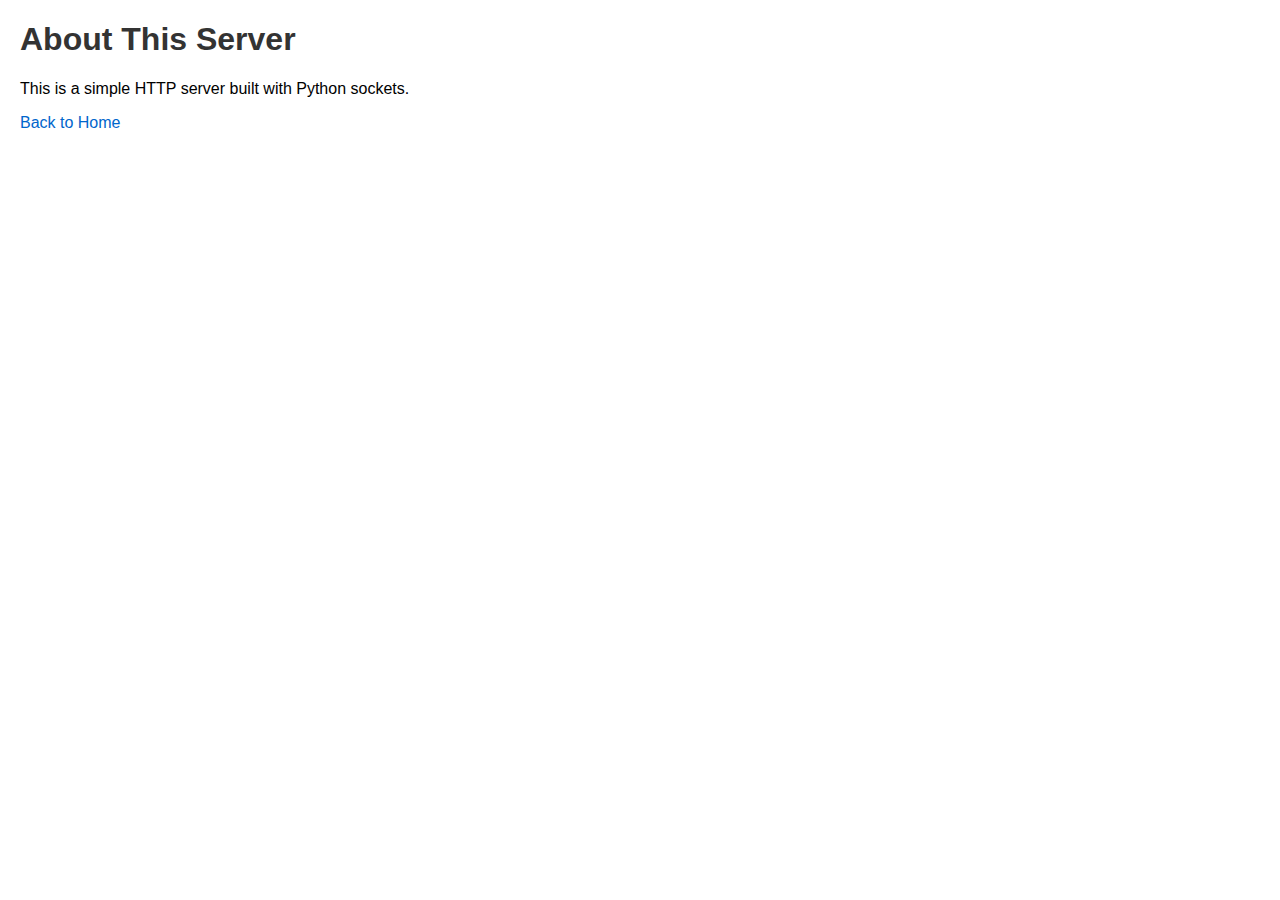
==== static/about.html @ ebdc3359 "Add files via upload" ====
<!DOCTYPE html>
<html lang="en">
<head>
    <meta charset="UTF-8">
    <meta name="viewport" content="width=device-width, initial-scale=1.0">
    <link rel="stylesheet" href="css/styles.css">
    <title>About</title>
</head>
<body>
    <h1>About This Server</h1>
    <p>This is a simple HTTP server built with Python sockets.</p>
    <a href="index.html">Back to Home</a>
    <script src="js/scripts.js"></script>
</body>
</html>
---- static/css/styles.css ----
body {
    font-family: Arial, sans-serif;
    margin: 20px;
    padding: 0;
}

h1 {
    color: #333;
}

a {
    color: #0066cc;
    text-decoration: none;
}

a:hover {
    text-decoration: underline;
}
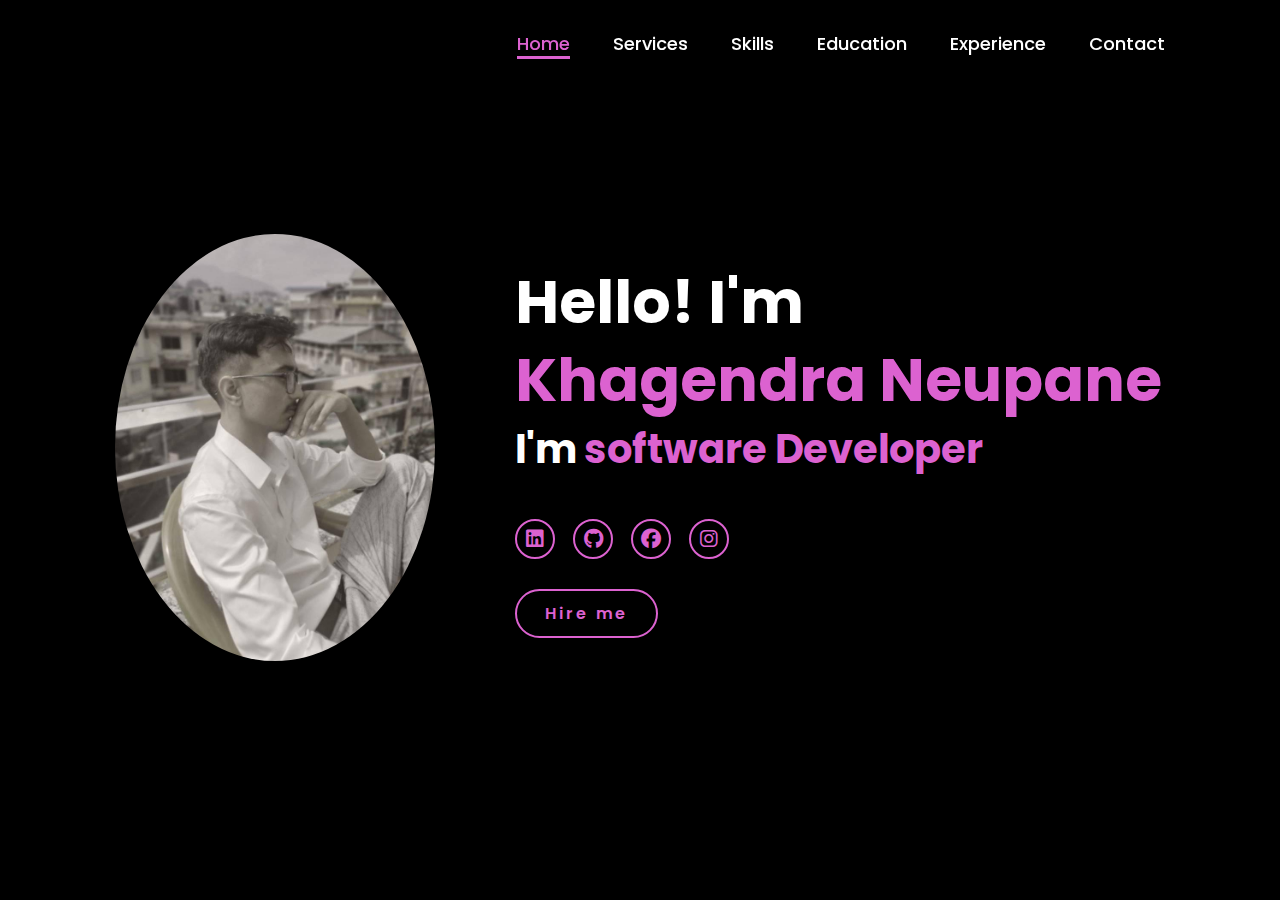
==== commit 8c6b675b: "Updated project with new features and folders" ====
--- a/static/about.html
+++ b/static/about.html
@@ -1,15 +1,57 @@
 <!DOCTYPE html>
 <html lang="en">
 <head>
+    <!-- Meta tags for character set and responsiveness -->
     <meta charset="UTF-8">
     <meta name="viewport" content="width=device-width, initial-scale=1.0">
+
+    <!-- Link to Font Awesome icons and custom CSS -->
+    <link rel="stylesheet" href="https://cdnjs.cloudflare.com/ajax/libs/font-awesome/6.5.2/css/all.min.css">
     <link rel="stylesheet" href="css/styles.css">
-    <title>About</title>
+    
+    <!-- Page title -->
+    <title>Website</title>
 </head>
 <body>
-    <h1>About This Server</h1>
-    <p>This is a simple HTTP server built with Python sockets.</p>
-    <a href="index.html">Back to Home</a>
-    <script src="js/scripts.js"></script>
+    <!-- Header section with logo and navigation links -->
+    <header>
+        <a href="" class="logo"></a>
+
+        <!-- Navigation links -->
+        <nav>
+            <a href="#" class="active">Home</a>
+            <a href="#">Services</a>
+            <a href="Navigation/skills.html">Skills</a>
+            <a href="#">Education</a>
+            <a href="#">Experience</a>
+            <a href="#">Contact</a>
+        </nav>
+    </header>
+
+    <!-- Main home section with introduction and social links -->
+    <section class="home">
+        <!-- Profile image -->
+        <div class="home-img">
+            <img src="pictures/image.jpg" alt="">
+        </div>
+
+        <!-- Content section with headings and social links -->
+        <div class="home-content">
+            <h1>Hello!  I'm <span>Khagendra Neupane</span></h1>
+            <h3 class="typing-text">I'm <span></span></h3>
+        
+
+            <!-- Social media icons section -->
+            <div class="social-icons">
+                <a href="https://www.linkedin.com/in/khagendra-neupane-37427532a/"><i class="fa-brands fa-linkedin"></i></a>
+                <a href="https://github.com/KhagendraN"><i class="fa-brands fa-github"></i></a>
+                <a href="https://www.facebook.com/khagendra.neupane.5602"><i class="fa-brands fa-facebook"></i></a>
+                <a href="https://www.instagram.com/khagendra.neupane01/"><i class="fa-brands fa-instagram"></i></a>
+            </div>
+
+            <!-- Call-to-action button -->
+            <a href="#" class="btn">Hire me</a>
+        </div>
+    </section>
 </body>
 </html>
--- a/static/css/styles.css
+++ b/static/css/styles.css
@@ -1,18 +1,296 @@
+/* Import Poppins font from Google Fonts */
+@import url('https://fonts.googleapis.com/css2?family=Poppins:wght@100;200;300;400;500;600&display=swap');
+
+/* Universal styles applied to all elements */
+* {
+    margin: 0; /* Remove default margin */
+    padding: 0; /* Remove default padding */
+    box-sizing: border-box; /* Include padding and border in element's total width/height */
+    text-decoration: none; /* Remove underline from links */
+    border: none; /* Remove default border */
+    outline: none; /* Remove outline */
+    font-family: 'Poppins', sans-serif; /* Set font for all elements */
+}
+
+/* Set base font size for rem units */
+html {
+    font-size: 62.5%; /* 1rem = 10px */
+}
+
+/* Body styling */
 body {
-    font-family: Arial, sans-serif;
-    margin: 20px;
-    padding: 0;
-}
-
-h1 {
-    color: #333;
-}
-
-a {
-    color: #0066cc;
-    text-decoration: none;
-}
-
-a:hover {
-    text-decoration: underline;
-}
+    width: 100%; /* Full width */
+    height: 100vh; /* Full viewport height */
+    overflow-x: hidden; /* Prevent horizontal scrolling */
+    background-color: black; /* Background color */
+    color: white; /* Text color */
+}
+
+/* Header styling */
+header {
+    margin-top: 20px; /* Space above header */
+    position: fixed; /* Fixed position at the top */
+    top: 0; /* Align to top */
+    left: 0; /* Align to left */
+    width: 100%; /* Full width */
+    padding: 1rem 9%; /* Padding for header content */
+    background-color: transparent; /* Transparent background */
+    filter: drop-shadow(10px); /* Drop shadow effect */
+    display: flex; /* Flexbox layout for header */
+    justify-content: space-between; /* Space between logo and nav links */
+    align-items: center; /* Center items vertically */
+    z-index: 100; /* Ensure header is on top of other elements */
+}
+
+/* Logo styling */
+.logo {
+    font-size: 3rem; /* Font size of the logo */
+    color: #dc62d0; /* Logo color */
+    font-weight: 800; /* Bold weight */
+    cursor: pointer; /* Pointer cursor on hover */
+    transition: 0.5s ease; /* Smooth transition for hover effects */
+}
+
+.logo:hover {
+    transform: scale(1.1); /* Slightly enlarge on hover */
+}
+
+/* Navigation link styling */
+nav a {
+    font-size: 1.8rem; /* Font size for nav links */
+    color: white; /* Link color */
+    margin-left: 4rem; /* Space between links */
+    font-weight: 500; /* Medium font weight */
+    transition: 0.3s ease; /* Transition for hover effects */
+    border-bottom: 3px solid transparent; /* Initial border for underline effect */
+}
+
+/* Navigation link hover and active styles */
+nav a:hover,
+nav a.active {
+    color: #dc62d0; /* Color on hover or active */
+    border-bottom: 3px solid #dc62d0; /* Underline effect on hover or active */
+}
+
+/* Responsive navigation menu for mobile screens */
+@media(max-width: 995px) {
+    nav {
+        position: absolute; /* Position absolute for dropdown */
+        display: none; /* Hidden by default */
+        top: 0; /* Align to top */
+        right: 0; /* Align to right */
+        width: 40%; /* Width of the nav on mobile */
+        border-left: 3px solid #dc62d0; /* Left border */
+        border-bottom: 3px solid #dc62d0; /* Bottom border */
+        border-bottom-left-radius: 2rem; /* Rounded bottom-left corner */
+        padding: 1rem solid; /* Padding */
+        background-color: #161616; /* Background color */
+        border-top: 0.1rem solid rgba(0, 0, 0, 0.1); /* Top border */
+    }
+
+    /* Show nav menu when active */
+    nav.active {
+        display: block; /* Display the nav menu */
+    }
+
+    /* Styling for nav links in mobile view */
+    nav a {
+        display: block; /* Block display for mobile links */
+        font-size: 2rem; /* Larger font size */
+        margin: 3rem 0; /* Margin for spacing */
+    }
+
+    /* Active and hover styles for mobile nav links */
+    nav a:hover,
+    nav a.active {
+        padding: 1rem; /* Padding on hover */
+        border-radius: 0.5rem; /* Rounded corners on hover */
+        border-bottom: 0.5rem solid #dc62d0; /* Underline effect */
+    }
+}
+
+/* Section styling */
+section {
+    min-height: 100vh; /* Minimum height for sections */
+    padding: 5rem 9% 5rem; /* Padding for sections */
+}
+
+/* Home section layout */
+.home {
+    display: flex; /* Flexbox layout */
+    justify-content: center; /* Center content */
+    align-items: center; /* Align items vertically */
+    gap: 8rem; /* Space between elements */
+    background-color: black; /* Background color */
+}
+
+/* Main heading in the home section */
+.home .home-content h1 {
+    font-size: 6rem; /* Font size for main heading */
+    font-weight: 700; /* Font weight */
+    line-height: 1.3; /* Line height */
+}
+
+/* Highlighted span color in headings */
+span {
+    color: #dc62d0; /* Color for highlighted text */
+}
+
+/* Sub-heading in home section */
+.home-content h3 {
+    font-size: 4rem; /* Font size for sub-heading */
+    margin-bottom: 1rem; /* Margin below sub-heading */
+    font-weight: 700; /* Font weight */
+}
+
+/* Paragraph styling in the home section */
+.home-content p {
+    font-size: 1.6rem; /* Font size for paragraphs */
+}
+
+/* Profile image styling */
+.home-img {
+    border-radius: 50%; /* Make image container circular */
+}
+
+/* Image within the profile container */
+.home-img img {
+    position: relative; /* Positioning context for the image */
+    width: 25vw; /* Width relative to viewport */
+    border-radius: 50%; /* Make image circular */
+    box-shadow: 0 0 25px solid #dc62d0; /* Shadow effect */
+    cursor: pointer; /* Pointer cursor on hover */
+    transition: 0.2s linear; /* Smooth transition for hover effects */
+}
+
+/* Hover effect for profile image */
+.home-img img:hover {
+    font-size: 1.8rem; /* Increase font size on hover (may not affect image) */
+    font-weight: 500; /* Change font weight on hover (may not affect image) */
+}
+
+/* Social media icons styling */
+.social-icons a {
+    display: inline-flex; /* Inline flex for icon layout */
+    justify-content: center; /* Center icons */
+    align-items: center; /* Align icons vertically */
+    width: 4rem; /* Fixed width for icons */
+    height: 4rem; /* Fixed height for icons */
+    background-color: transparent; /* Transparent background */
+    border: 0.2rem solid #dc62d0; /* Border for icons */
+    font-size: 2rem; /* Font size for icons */
+    border-radius: 50%; /* Circular icons */
+    margin: 3rem 1.5rem 3rem 0; /* Margin for spacing */
+    transition: 0.3s ease; /* Transition for hover effects */
+    color: #dc62d0; /* Icon color */
+}
+
+/* Social icon hover effects */
+.social-icons a:hover {
+    color: black; /* Change icon color on hover */
+    transform: scale(1.3) translateY(-5px); /* Scale and move up on hover */
+    background-color: #dc62d0; /* Change background on hover */
+    box-shadow: 0 0 25px #dc62d0; /* Shadow effect on hover */
+}
+
+/* Button styling */
+.btn {
+    display: inline-block; /* Inline block for button layout */
+    padding: 1rem 2.8rem; /* Padding for button */
+    background-color: black; /* Background color for button */
+    border-radius: 4rem; /* Rounded corners for button */
+    font-size: 1.6rem; /* Font size for button */
+    color: #dc62d0; /* Text color for button */
+    letter-spacing: 0.3rem; /* Spacing between letters */
+    font-weight: 600; /* Font weight for button */
+    border: 2px solid #dc62d0; /* Border for button */
+    transition: 0.3s ease; /* Transition for hover effects */
+    cursor: pointer; /* Pointer cursor on hover */
+}
+
+/* Button hover effect */
+.btn:hover {
+    transform: scale3d(1.03); /* Slight scale effect on hover */
+    background-color: #dc62d0; /* Change background color on hover */
+    color: black; /* Change text color on hover */
+    box-shadow: 0 0 25px #dc62d0; /* Shadow effect on hover */
+}
+
+/* Typing effect for dynamic text */
+.typing-text {
+    font-size: 34px; /* Font size for typing effect */
+    font-weight: 600; /* Font weight for typing effect */
+    min-width: 280px; /* Minimum width for typing effect */
+}
+
+/* Relative positioning for typing effect */
+.typing-text span {
+    position: relative; /* Positioning context for span */
+}
+
+/* Dynamic text animation for typing effect */
+.typing-text span::before {
+    content: "software Developer"; /* Initial text content */
+    color: #dc62d0; /* Color for typing text */
+    animation: words 20s infinite; /* Animation for changing words */
+}
+
+/* Cursor effect for typing text */
+.typing-text span::after {
+    content: ""; /* Empty content for cursor */
+    background-color: black; /* Background color for cursor */
+    position: absolute; /* Positioning context for cursor */
+    width: calc(100% + 8px); /* Width of the cursor */
+    height: 100%; /* Height of the cursor */
+    border-left: 3px solid black; /* Left border for cursor */
+    right: -8; /* Position cursor */
+    animation: cursor 0.6s infinite; /* Animation for cursor blinking */
+}
+
+/* Cursor blinking animation */
+@keyframes cursor {
+    to {
+        border-left: 3px solid #dc62d0; /* Blink effect */
+    }
+}
+
+/* Word changing animation */
+@keyframes words {
+    0%, 50% {
+        content: "an Engineer"; /* First word */
+    }
+    50%, 100% {
+        content: "a Developer"; /* Second word */
+    }
+}
+
+/* Media query for responsive adjustments */
+@media (max-width: 1000px) {
+    .home {
+        gap: 4rem; /* Reduce gap between items */
+    }
+}
+
+/* Additional responsive adjustments for smaller screens */
+@media(max-width: 995px) {
+    .home {
+        flex-direction: column; /* Stack items vertically */
+        margin: 5rem 4rem; /* Margin around home section */
+    }
+
+    /* Adjust sub-heading font size */
+    .home .home-content h3 {
+        font-size: 2.5rem; /* Smaller font size */
+    }
+
+    /* Adjust main heading font size */
+    .home-content h1 {
+        font-size: 5rem; /* Smaller font size */
+    }
+
+    /* Adjust image size in home section */
+    .home-img img {
+        width: 70vw; /* Width of the image on smaller screens */
+        margin-top: 4rem; /* Margin above image */
+    }
+}
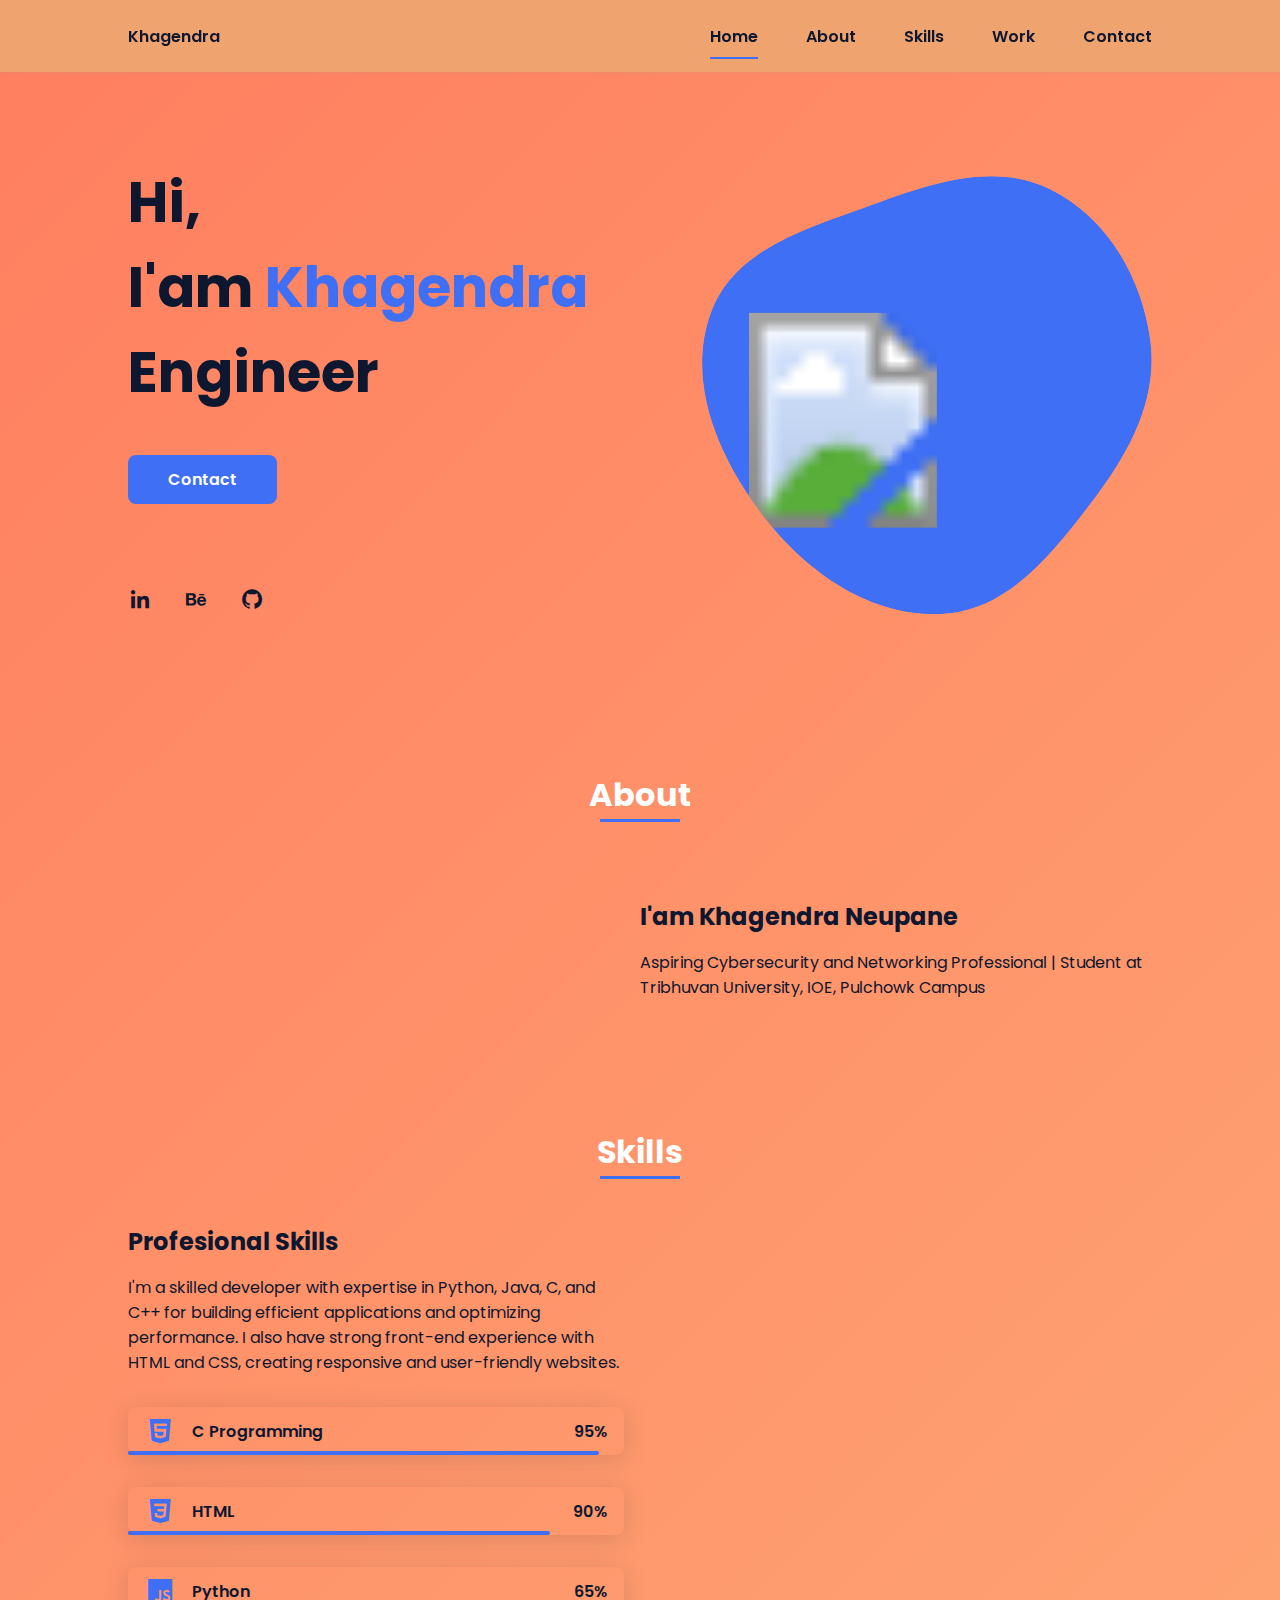
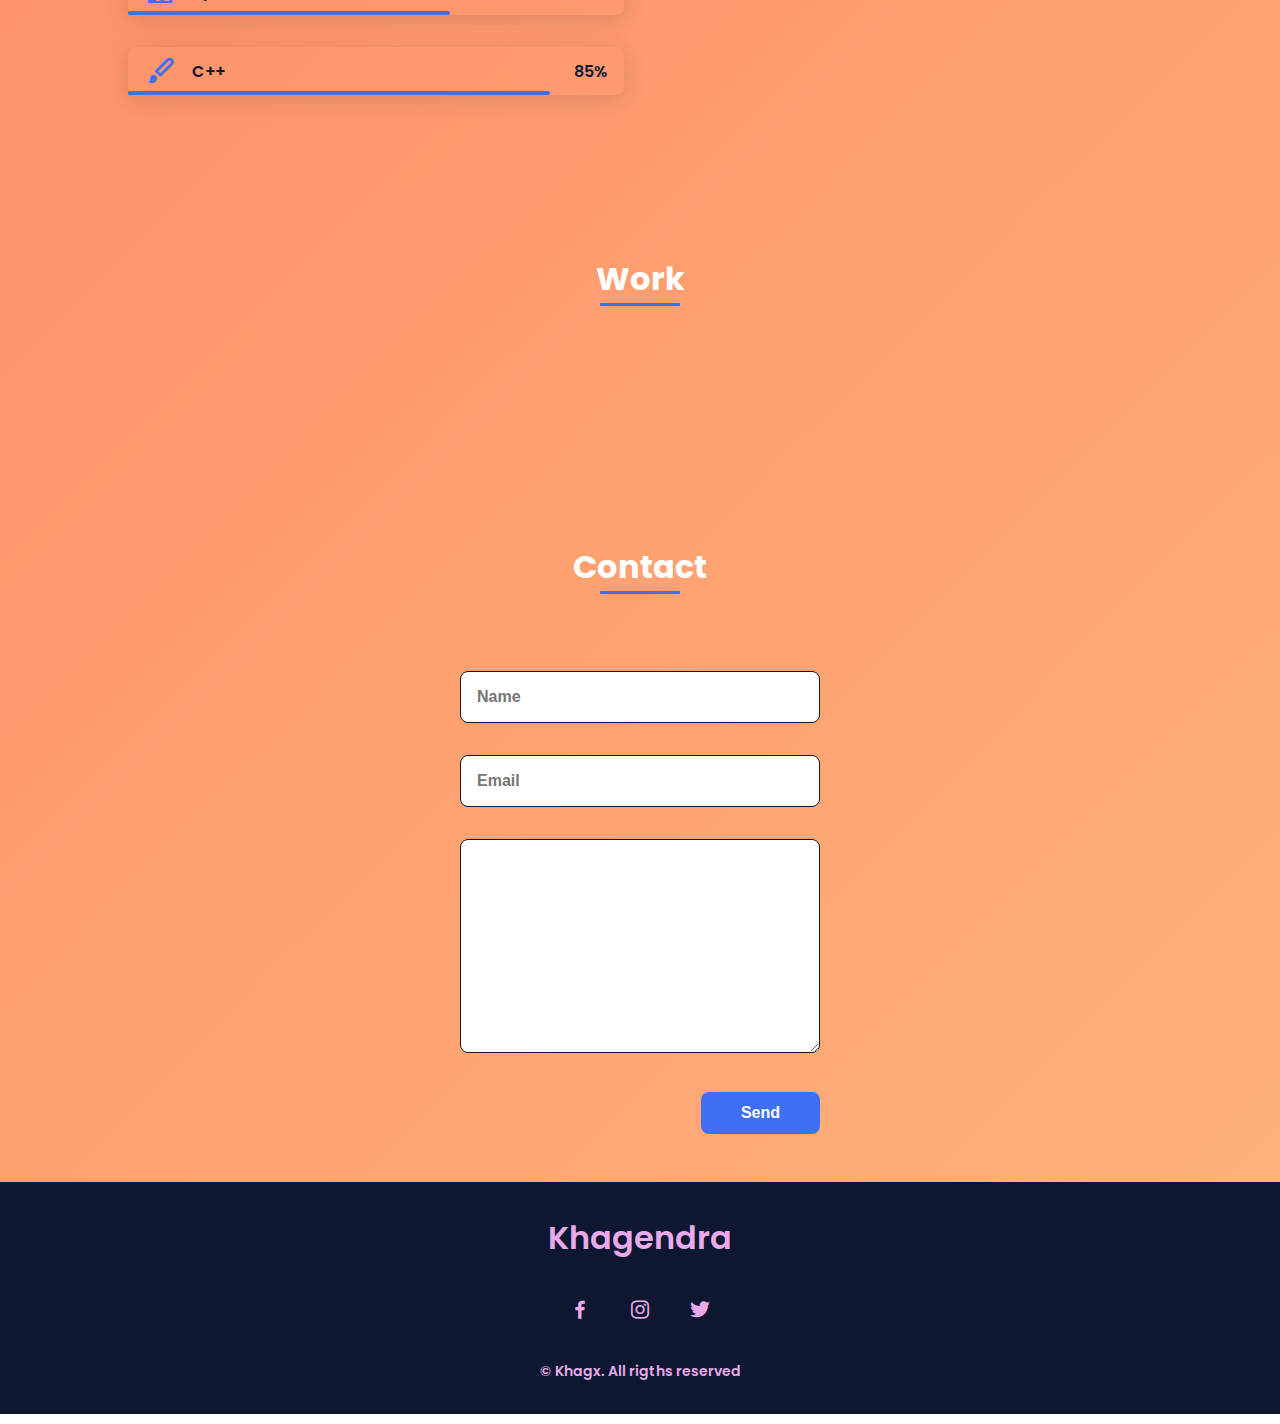
==== commit e440b277: "AI features added" ====
--- a/static/about.html
+++ b/static/about.html
@@ -1,57 +1,205 @@
 <!DOCTYPE html>
 <html lang="en">
-<head>
-    <!-- Meta tags for character set and responsiveness -->
-    <meta charset="UTF-8">
-    <meta name="viewport" content="width=device-width, initial-scale=1.0">
-
-    <!-- Link to Font Awesome icons and custom CSS -->
-    <link rel="stylesheet" href="https://cdnjs.cloudflare.com/ajax/libs/font-awesome/6.5.2/css/all.min.css">
-    <link rel="stylesheet" href="css/styles.css">
-    
-    <!-- Page title -->
-    <title>Website</title>
-</head>
-<body>
-    <!-- Header section with logo and navigation links -->
-    <header>
-        <a href="" class="logo"></a>
-
-        <!-- Navigation links -->
-        <nav>
-            <a href="#" class="active">Home</a>
-            <a href="#">Services</a>
-            <a href="Navigation/skills.html">Skills</a>
-            <a href="#">Education</a>
-            <a href="#">Experience</a>
-            <a href="#">Contact</a>
-        </nav>
-    </header>
-
-    <!-- Main home section with introduction and social links -->
-    <section class="home">
-        <!-- Profile image -->
-        <div class="home-img">
-            <img src="pictures/image.jpg" alt="">
-        </div>
-
-        <!-- Content section with headings and social links -->
-        <div class="home-content">
-            <h1>Hello!  I'm <span>Khagendra Neupane</span></h1>
-            <h3 class="typing-text">I'm <span></span></h3>
-        
-
-            <!-- Social media icons section -->
-            <div class="social-icons">
-                <a href="https://www.linkedin.com/in/khagendra-neupane-37427532a/"><i class="fa-brands fa-linkedin"></i></a>
-                <a href="https://github.com/KhagendraN"><i class="fa-brands fa-github"></i></a>
-                <a href="https://www.facebook.com/khagendra.neupane.5602"><i class="fa-brands fa-facebook"></i></a>
-                <a href="https://www.instagram.com/khagendra.neupane01/"><i class="fa-brands fa-instagram"></i></a>
+    <head>
+        <meta charset="UTF-8">
+        <meta name="viewport" content="width=device-width, initial-scale=1.0">
+
+        <link rel="stylesheet" href="css/styles.css">
+
+        <!-- =====BOX ICONS===== -->
+        <link href='https://cdn.jsdelivr.net/npm/boxicons@2.0.5/css/boxicons.min.css' rel='stylesheet'>
+
+        <title>Portfolio website complete</title>
+    </head>
+    <body>
+        <!--===== HEADER =====-->
+        <header class="l-header">
+            <nav class="nav bd-grid">
+                <div>
+                    <a href="#" class="nav__logo">Khagendra</a>
+                </div>
+
+                <div class="nav__menu" id="nav-menu">
+                    <ul class="nav__list">
+                        <li class="nav__item"><a href="#home" class="nav__link active-link">Home</a></li>
+                        <li class="nav__item"><a href="#about" class="nav__link">About</a></li>
+                        <li class="nav__item"><a href="#skills" class="nav__link">Skills</a></li>
+                        <li class="nav__item"><a href="#work" class="nav__link">Work</a></li>
+                        <li class="nav__item"><a href="#contact" class="nav__link">Contact</a></li>
+                    </ul>
+                </div>
+
+                <div class="nav__toggle" id="nav-toggle">
+                    <i class='bx bx-menu'></i>
+                </div>
+            </nav>
+        </header>
+
+        <main class="l-main">
+            <!--===== HOME =====-->
+            <section class="home bd-grid" id="home">
+                <div class="home__data">
+                    <h1 class="home__title">Hi,<br>I'am <span class="home__title-color">Khagendra</span><br> Engineer</h1>
+
+                    <a href="#" class="button">Contact</a>
+                </div>
+
+                <div class="home__social">
+                    <a href="" class="home__social-icon"><i class='bx bxl-linkedin'></i></a>
+                    <a href="" class="home__social-icon"><i class='bx bxl-behance' ></i></a>
+                    <a href="" class="home__social-icon"><i class='bx bxl-github' ></i></a>
+                </div>
+
+                <div class="home__img">
+                    <svg class="home__blob" viewBox="0 0 479 467" xmlns="http://www.w3.org/2000/svg" xmlns:xlink="http://www.w3.org/1999/xlink">
+                        <mask id="mask0" mask-type="alpha">
+                            <path d="M9.19024 145.964C34.0253 76.5814 114.865 54.7299 184.111 29.4823C245.804 6.98884 311.86 -14.9503 370.735 14.143C431.207 44.026 467.948 107.508 477.191 174.311C485.897 237.229 454.931 294.377 416.506 344.954C373.74 401.245 326.068 462.801 255.442 466.189C179.416 469.835 111.552 422.137 65.1576 361.805C17.4835 299.81 -17.1617 219.583 9.19024 145.964Z"/>
+                        </mask>
+                        <g mask="url(#mask0)">
+                            <path d="M9.19024 145.964C34.0253 76.5814 114.865 54.7299 184.111 29.4823C245.804 6.98884 311.86 -14.9503 370.735 14.143C431.207 44.026 467.948 107.508 477.191 174.311C485.897 237.229 454.931 294.377 416.506 344.954C373.74 401.245 326.068 462.801 255.442 466.189C179.416 469.835 111.552 422.137 65.1576 361.805C17.4835 299.81 -17.1617 219.583 9.19024 145.964Z"/>
+                            <image class="home__blob-img" x="50" y="60" href="assets/img/profile.jpeg"/>
+                        </g>
+                    </svg>
+                </div>
+            </section>
+
+            <!--===== ABOUT =====-->
+            <section class="about section " id="about">
+                <h2 class="section-title">About</h2>
+
+                <div class="about__container bd-grid">
+                    <div class="about__img">
+                        <img src="assets/img/about.jpg" alt="">
+                    </div>
+                    
+                    <div>
+                        <h2 class="about__subtitle">I'am Khagendra Neupane</h2>
+                        <p class="about__text">Aspiring Cybersecurity and Networking Professional | Student at Tribhuvan University, IOE, Pulchowk Campus</p>           
+                    </div>                                   
+                </div>
+            </section>
+
+            <!--===== SKILLS =====-->
+            <section class="skills section" id="skills">
+                <h2 class="section-title">Skills</h2>
+
+                <div class="skills__container bd-grid">          
+                    <div>
+                        <h2 class="skills__subtitle">Profesional Skills</h2>
+                        <p class="skills__text">I'm a skilled developer with expertise in Python, Java, C, and C++ for building efficient applications and optimizing performance. I also have strong front-end experience with HTML and CSS, creating responsive and user-friendly websites.</p>
+                        <div class="skills__data">
+                            <div class="skills__names">
+                                <i class='bx bxl-html5 skills__icon'></i>
+                                <span class="skills__name">C Programming</span>
+                            </div>
+                            <div class="skills__bar skills__html">
+
+                            </div>
+                            <div>
+                                <span class="skills__percentage">95%</span>
+                            </div>
+                        </div>
+                        <div class="skills__data">
+                            <div class="skills__names">
+                                <i class='bx bxl-css3 skills__icon'></i>
+                                <span class="skills__name">HTML</span>
+                            </div>
+                            <div class="skills__bar skills__css">
+                                
+                            </div>
+                            <div>
+                                <span class="skills__percentage">90%</span>
+                            </div>
+                        </div>
+                        <div class="skills__data">
+                            <div class="skills__names">
+                                <i class='bx bxl-javascript skills__icon' ></i>
+                                <span class="skills__name">Python</span>
+                            </div>
+                            <div class="skills__bar skills__js">
+                                
+                            </div>
+                            <div>
+                                <span class="skills__percentage">65%</span>
+                            </div>
+                        </div>
+                        <div class="skills__data">
+                            <div class="skills__names">
+                                <i class='bx bxs-paint skills__icon'></i>
+                                <span class="skills__name">C++</span>
+                            </div>
+                            <div class="skills__bar skills__ux">
+                                
+                            </div>
+                            <div>
+                                <span class="skills__percentage">85%</span>
+                            </div>
+                        </div>
+                    </div>
+                    
+                    <div>              
+                        <img src="assets/img/work3.jpg" alt="" class="skills__img">
+                    </div>
+                </div>
+            </section>
+
+            <!--===== WORK =====-->
+            <section class="work section" id="work">
+                <h2 class="section-title">Work</h2>
+
+                <div class="work__container bd-grid">
+                    <a href="" class="work__img">
+                        <img src="assets/img/work1.jpg" alt="">
+                    </a>
+                    <a href="" class="work__img">
+                        <img src="assets/img/work2.jpg" alt="">
+                    </a>
+                    <a href="" class="work__img">
+                        <img src="assets/img/work3.jpg" alt="">
+                    </a>
+                    <a href="" class="work__img">
+                        <img src="assets/img/work4.jpg" alt="">
+                    </a>
+                    <a href="" class="work__img">
+                        <img src="assets/img/work5.jpg" alt="">
+                    </a>
+                    <a href="" class="work__img">
+                        <img src="assets/img/work6.jpg" alt="">
+                    </a>
+                </div>
+            </section>
+
+            <!--===== CONTACT =====-->
+            <section class="contact section" id="contact">
+                <h2 class="section-title">Contact</h2>
+
+                <div class="contact__container bd-grid">
+                    <form action="" class="contact__form">
+                        <input type="text" placeholder="Name" class="contact__input">
+                        <input type="mail" placeholder="Email" class="contact__input">
+                        <textarea name="" id="" cols="0" rows="10" class="contact__input"></textarea>
+                        <input type="button" value="Send" class="contact__button button">
+                    </form>
+                </div>
+            </section>
+        </main>
+
+        <!--===== FOOTER =====-->
+        <footer class="footer">
+            <p class="footer__title">Khagendra</p>
+            <div class="footer__social">
+                <a href="#" class="footer__icon"><i class='bx bxl-facebook' ></i></a>
+                <a href="#" class="footer__icon"><i class='bx bxl-instagram' ></i></a>
+                <a href="#" class="footer__icon"><i class='bx bxl-twitter' ></i></a>
             </div>
-
-            <!-- Call-to-action button -->
-            <a href="#" class="btn">Hire me</a>
-        </div>
-    </section>
-</body>
+            <p class="footer__copy">&#169; Khagx. All rigths reserved</p>
+        </footer>
+
+
+        <!--===== SCROLL REVEAL =====-->
+        <script src="https://unpkg.com/scrollreveal"></script>
+
+        <!--===== MAIN JS =====-->
+        <script src="assets/js/main.js"></script>
+    </body>
 </html>
--- a/static/css/styles.css
+++ b/static/css/styles.css
@@ -1,296 +1,495 @@
-/* Import Poppins font from Google Fonts */
-@import url('https://fonts.googleapis.com/css2?family=Poppins:wght@100;200;300;400;500;600&display=swap');
-
-/* Universal styles applied to all elements */
-* {
-    margin: 0; /* Remove default margin */
-    padding: 0; /* Remove default padding */
-    box-sizing: border-box; /* Include padding and border in element's total width/height */
-    text-decoration: none; /* Remove underline from links */
-    border: none; /* Remove default border */
-    outline: none; /* Remove outline */
-    font-family: 'Poppins', sans-serif; /* Set font for all elements */
-}
-
-/* Set base font size for rem units */
+/*===== GOOGLE FONTS =====*/
+@import url("https://fonts.googleapis.com/css2?family=Poppins:wght@400;600;700&display=swap");
+/*===== VARIABLES CSS =====*/
+:root {
+  --header-height: 3rem;
+  --font-semi: 600;
+  /*===== Colores =====*/
+  /*Purple 260 - Red 355 - Blue 224 - Pink 340*/
+  /* HSL color mode */
+  --hue-color: 224;
+  --first-color: hsl(var(--hue-color), 89%, 60%);
+  --second-color: hsl(var(--hue-color), 56%, 12%);
+  /*===== Fuente y tipografia =====*/
+  --body-font: "Poppins", sans-serif;
+  --big-font-size: 2rem;
+  --h2-font-size: 1.25rem;
+  --normal-font-size: .938rem;
+  --smaller-font-size: .75rem;
+  /*===== Margenes =====*/
+  --mb-2: 1rem;
+  --mb-4: 2rem;
+  --mb-5: 2.5rem;
+  --mb-6: 3rem;
+  /*===== z index =====*/
+  --z-back: -10;
+  --z-fixed: 100;
+}
+@media screen and (min-width: 968px) {
+  :root {
+    --big-font-size: 3.5rem;
+    --h2-font-size: 2rem;
+    --normal-font-size: 1rem;
+    --smaller-font-size: .875rem;
+  }
+}
+/*=====background===*/
+/**{
+  margin: 0;
+  padding: 0;
+  background-color: #e9a9ea;
+  box-sizing: border-box;;
+}*/
+/*===== BASE =====*/
+*, ::before, ::after {
+  box-sizing: border-box;
+}
+
 html {
-    font-size: 62.5%; /* 1rem = 10px */
-}
-
-/* Body styling */
+  scroll-behavior: smooth;
+}
+
 body {
-    width: 100%; /* Full width */
-    height: 100vh; /* Full viewport height */
-    overflow-x: hidden; /* Prevent horizontal scrolling */
-    background-color: black; /* Background color */
-    color: white; /* Text color */
-}
-
-/* Header styling */
-header {
-    margin-top: 20px; /* Space above header */
-    position: fixed; /* Fixed position at the top */
-    top: 0; /* Align to top */
-    left: 0; /* Align to left */
-    width: 100%; /* Full width */
-    padding: 1rem 9%; /* Padding for header content */
-    background-color: transparent; /* Transparent background */
-    filter: drop-shadow(10px); /* Drop shadow effect */
-    display: flex; /* Flexbox layout for header */
-    justify-content: space-between; /* Space between logo and nav links */
-    align-items: center; /* Center items vertically */
-    z-index: 100; /* Ensure header is on top of other elements */
-}
-
-/* Logo styling */
-.logo {
-    font-size: 3rem; /* Font size of the logo */
-    color: #dc62d0; /* Logo color */
-    font-weight: 800; /* Bold weight */
-    cursor: pointer; /* Pointer cursor on hover */
-    transition: 0.5s ease; /* Smooth transition for hover effects */
-}
-
-.logo:hover {
-    transform: scale(1.1); /* Slightly enlarge on hover */
-}
-
-/* Navigation link styling */
-nav a {
-    font-size: 1.8rem; /* Font size for nav links */
-    color: white; /* Link color */
-    margin-left: 4rem; /* Space between links */
-    font-weight: 500; /* Medium font weight */
-    transition: 0.3s ease; /* Transition for hover effects */
-    border-bottom: 3px solid transparent; /* Initial border for underline effect */
-}
-
-/* Navigation link hover and active styles */
-nav a:hover,
-nav a.active {
-    color: #dc62d0; /* Color on hover or active */
-    border-bottom: 3px solid #dc62d0; /* Underline effect on hover or active */
-}
-
-/* Responsive navigation menu for mobile screens */
-@media(max-width: 995px) {
-    nav {
-        position: absolute; /* Position absolute for dropdown */
-        display: none; /* Hidden by default */
-        top: 0; /* Align to top */
-        right: 0; /* Align to right */
-        width: 40%; /* Width of the nav on mobile */
-        border-left: 3px solid #dc62d0; /* Left border */
-        border-bottom: 3px solid #dc62d0; /* Bottom border */
-        border-bottom-left-radius: 2rem; /* Rounded bottom-left corner */
-        padding: 1rem solid; /* Padding */
-        background-color: #161616; /* Background color */
-        border-top: 0.1rem solid rgba(0, 0, 0, 0.1); /* Top border */
-    }
-
-    /* Show nav menu when active */
-    nav.active {
-        display: block; /* Display the nav menu */
-    }
-
-    /* Styling for nav links in mobile view */
-    nav a {
-        display: block; /* Block display for mobile links */
-        font-size: 2rem; /* Larger font size */
-        margin: 3rem 0; /* Margin for spacing */
-    }
-
-    /* Active and hover styles for mobile nav links */
-    nav a:hover,
-    nav a.active {
-        padding: 1rem; /* Padding on hover */
-        border-radius: 0.5rem; /* Rounded corners on hover */
-        border-bottom: 0.5rem solid #dc62d0; /* Underline effect */
-    }
-}
-
-/* Section styling */
-section {
-    min-height: 100vh; /* Minimum height for sections */
-    padding: 5rem 9% 5rem; /* Padding for sections */
-}
-
-/* Home section layout */
+  margin: var(--header-height) 0 0 0;
+  font-family: var(--body-font);
+  font-size: var(--normal-font-size);
+  color: var(--second-color);
+  background: linear-gradient(135deg, #FF7E5F, #feb47b);;
+}
+
+h1, h2, p {
+  margin: 0;
+}
+
+ul {
+  margin: 0;
+  padding: 0;
+  list-style: none;
+}
+
+a {
+  text-decoration: none;
+}
+
+img {
+  max-width: 100%;
+  height: auto;
+  display: block;
+}
+
+/*===== CLASS CSS ===== */
+.section-title {
+  position: relative;
+  font-size: var(--h2-font-size);
+  color: #fff;
+  margin-top: var(--mb-2);
+  margin-bottom: var(--mb-4);
+  text-align: center;
+}
+.section-title::after {
+  position: absolute;
+  content: "";
+  width: 64px;
+  height: 0.18rem;
+  left: 0;
+  right: 0;
+  margin: auto;
+  top: 2rem;
+  background-color: var(--first-color);
+}
+
+.section {
+  padding-top: 3rem;
+  padding-bottom: 2rem;
+}
+
+/*===== LAYOUT =====*/
+.bd-grid {
+  max-width: 1024px;
+  display: grid;
+  margin-left: var(--mb-2);
+  margin-right: var(--mb-2);
+}
+
+.l-header {
+  width: 100%;
+  position: fixed;
+  top: 0;
+  left: 0;
+  z-index: var(--z-fixed);
+  background-color: #efa46f;  
+  color: #fff;  
+  box-shadow: 0 1px 4px rgba(146, 161, 176, 0.15);
+}
+
+/*===== NAV =====*/
+.nav {
+  height: var(--header-height);
+  display: flex;
+  justify-content: space-between;
+  align-items: center;
+  font-weight: var(--font-semi);
+}
+@media screen and (max-width: 767px) {
+  .nav__menu {
+    position: fixed;
+    top: var(--header-height);
+    right: -100%;
+    width: 80%;
+    height: 100%;
+    padding: 2rem;
+    background-color: var(--second-color);
+    transition: 0.5s;
+  }
+}
+.nav__item {
+  margin-bottom: var(--mb-4);
+}
+.nav__link {
+  position: relative;
+  color: #e9a9ea;
+}
+.nav__link:hover {
+  position: relative;
+}
+.nav__link:hover::after {
+  position: absolute;
+  content: "";
+  width: 100%;
+  height: 0.18rem;
+  left: 0;
+  top: 2rem;
+  background-color: var(--first-color);
+}
+.nav__logo {
+  color: var(--second-color);
+}
+.nav__toggle {
+  color: var(--second-color);
+  font-size: 1.5rem;
+  cursor: pointer;
+}
+
+/*Active menu*/
+.active-link::after {
+  position: absolute;
+  content: "";
+  width: 100%;
+  height: 0.18rem;
+  left: 0;
+  top: 2rem;
+  background-color: var(--first-color);
+}
+
+/*=== Show menu ===*/
+.show {
+  right: 0;
+}
+
+/*===== HOME =====*/
 .home {
-    display: flex; /* Flexbox layout */
-    justify-content: center; /* Center content */
-    align-items: center; /* Align items vertically */
-    gap: 8rem; /* Space between elements */
-    background-color: black; /* Background color */
-}
-
-/* Main heading in the home section */
-.home .home-content h1 {
-    font-size: 6rem; /* Font size for main heading */
-    font-weight: 700; /* Font weight */
-    line-height: 1.3; /* Line height */
-}
-
-/* Highlighted span color in headings */
-span {
-    color: #dc62d0; /* Color for highlighted text */
-}
-
-/* Sub-heading in home section */
-.home-content h3 {
-    font-size: 4rem; /* Font size for sub-heading */
-    margin-bottom: 1rem; /* Margin below sub-heading */
-    font-weight: 700; /* Font weight */
-}
-
-/* Paragraph styling in the home section */
-.home-content p {
-    font-size: 1.6rem; /* Font size for paragraphs */
-}
-
-/* Profile image styling */
-.home-img {
-    border-radius: 50%; /* Make image container circular */
-}
-
-/* Image within the profile container */
-.home-img img {
-    position: relative; /* Positioning context for the image */
-    width: 25vw; /* Width relative to viewport */
-    border-radius: 50%; /* Make image circular */
-    box-shadow: 0 0 25px solid #dc62d0; /* Shadow effect */
-    cursor: pointer; /* Pointer cursor on hover */
-    transition: 0.2s linear; /* Smooth transition for hover effects */
-}
-
-/* Hover effect for profile image */
-.home-img img:hover {
-    font-size: 1.8rem; /* Increase font size on hover (may not affect image) */
-    font-weight: 500; /* Change font weight on hover (may not affect image) */
-}
-
-/* Social media icons styling */
-.social-icons a {
-    display: inline-flex; /* Inline flex for icon layout */
-    justify-content: center; /* Center icons */
-    align-items: center; /* Align icons vertically */
-    width: 4rem; /* Fixed width for icons */
-    height: 4rem; /* Fixed height for icons */
-    background-color: transparent; /* Transparent background */
-    border: 0.2rem solid #dc62d0; /* Border for icons */
-    font-size: 2rem; /* Font size for icons */
-    border-radius: 50%; /* Circular icons */
-    margin: 3rem 1.5rem 3rem 0; /* Margin for spacing */
-    transition: 0.3s ease; /* Transition for hover effects */
-    color: #dc62d0; /* Icon color */
-}
-
-/* Social icon hover effects */
-.social-icons a:hover {
-    color: black; /* Change icon color on hover */
-    transform: scale(1.3) translateY(-5px); /* Scale and move up on hover */
-    background-color: #dc62d0; /* Change background on hover */
-    box-shadow: 0 0 25px #dc62d0; /* Shadow effect on hover */
-}
-
-/* Button styling */
-.btn {
-    display: inline-block; /* Inline block for button layout */
-    padding: 1rem 2.8rem; /* Padding for button */
-    background-color: black; /* Background color for button */
-    border-radius: 4rem; /* Rounded corners for button */
-    font-size: 1.6rem; /* Font size for button */
-    color: #dc62d0; /* Text color for button */
-    letter-spacing: 0.3rem; /* Spacing between letters */
-    font-weight: 600; /* Font weight for button */
-    border: 2px solid #dc62d0; /* Border for button */
-    transition: 0.3s ease; /* Transition for hover effects */
-    cursor: pointer; /* Pointer cursor on hover */
-}
-
-/* Button hover effect */
-.btn:hover {
-    transform: scale3d(1.03); /* Slight scale effect on hover */
-    background-color: #dc62d0; /* Change background color on hover */
-    color: black; /* Change text color on hover */
-    box-shadow: 0 0 25px #dc62d0; /* Shadow effect on hover */
-}
-
-/* Typing effect for dynamic text */
-.typing-text {
-    font-size: 34px; /* Font size for typing effect */
-    font-weight: 600; /* Font weight for typing effect */
-    min-width: 280px; /* Minimum width for typing effect */
-}
-
-/* Relative positioning for typing effect */
-.typing-text span {
-    position: relative; /* Positioning context for span */
-}
-
-/* Dynamic text animation for typing effect */
-.typing-text span::before {
-    content: "software Developer"; /* Initial text content */
-    color: #dc62d0; /* Color for typing text */
-    animation: words 20s infinite; /* Animation for changing words */
-}
-
-/* Cursor effect for typing text */
-.typing-text span::after {
-    content: ""; /* Empty content for cursor */
-    background-color: black; /* Background color for cursor */
-    position: absolute; /* Positioning context for cursor */
-    width: calc(100% + 8px); /* Width of the cursor */
-    height: 100%; /* Height of the cursor */
-    border-left: 3px solid black; /* Left border for cursor */
-    right: -8; /* Position cursor */
-    animation: cursor 0.6s infinite; /* Animation for cursor blinking */
-}
-
-/* Cursor blinking animation */
-@keyframes cursor {
-    to {
-        border-left: 3px solid #dc62d0; /* Blink effect */
-    }
-}
-
-/* Word changing animation */
-@keyframes words {
-    0%, 50% {
-        content: "an Engineer"; /* First word */
-    }
-    50%, 100% {
-        content: "a Developer"; /* Second word */
-    }
-}
-
-/* Media query for responsive adjustments */
-@media (max-width: 1000px) {
-    .home {
-        gap: 4rem; /* Reduce gap between items */
-    }
-}
-
-/* Additional responsive adjustments for smaller screens */
-@media(max-width: 995px) {
-    .home {
-        flex-direction: column; /* Stack items vertically */
-        margin: 5rem 4rem; /* Margin around home section */
-    }
-
-    /* Adjust sub-heading font size */
-    .home .home-content h3 {
-        font-size: 2.5rem; /* Smaller font size */
-    }
-
-    /* Adjust main heading font size */
-    .home-content h1 {
-        font-size: 5rem; /* Smaller font size */
-    }
-
-    /* Adjust image size in home section */
-    .home-img img {
-        width: 70vw; /* Width of the image on smaller screens */
-        margin-top: 4rem; /* Margin above image */
-    }
-}
+  position: relative;
+  row-gap: 5rem;
+  padding: 4rem 0 5rem;
+}
+.home__data {
+  align-self: center;
+}
+.home__title {
+  font-size: var(--big-font-size);
+  margin-bottom: var(--mb-5);
+}
+.home__title-color {
+  color: var(--first-color);
+}
+.home__social {
+  display: flex;
+  flex-direction: column;
+}
+.home__social-icon {
+  width: max-content;
+  margin-bottom: var(--mb-2);
+  font-size: 1.5rem;
+  color: var(--second-color);
+}
+.home__social-icon:hover {
+  color: var(--first-color);
+}
+.home__img {
+  position: absolute;
+  right: 0;
+  bottom: 0;
+  width: 260px;
+}
+.home__blob {
+  fill: var(--first-color);
+}
+.home__blob-img {
+  width: 200px;
+  height: 400px;
+}
+
+/*BUTTONS*/
+.button {
+  display: inline-block;
+  background-color: var(--first-color);
+  color: #fff;;
+  padding: 0.75rem 2.5rem;
+  font-weight: var(--font-semi);
+  border-radius: 0.5rem;
+  transition: 0.3s;
+}
+.button:hover {
+  box-shadow: 0px 10px 36px rgba(0, 0, 0, 0.15);
+}
+
+/* ===== ABOUT =====*/
+.about__container {
+  row-gap: 2rem;
+  text-align: center;
+}
+.about__subtitle {
+  margin-bottom: var(--mb-2);
+}
+.about__img {
+  justify-self: center;
+}
+.about__img img {
+  width: 200px;
+  border-radius: 0.5rem;
+}
+
+/* ===== SKILLS =====*/
+.skills__container {
+  row-gap: 2rem;
+  text-align: center;
+}
+.skills__subtitle {
+  margin-bottom: var(--mb-2);
+}
+.skills__text {
+  margin-bottom: var(--mb-4);
+}
+.skills__data {
+  display: flex;
+  justify-content: space-between;
+  align-items: center;
+  position: relative;
+  font-weight: var(--font-semi);
+  padding: 0.5rem 1rem;
+  margin-bottom: var(--mb-4);
+  border-radius: 0.5rem;
+  box-shadow: 0px 4px 25px rgba(14, 36, 49, 0.15);
+}
+.skills__icon {
+  font-size: 2rem;
+  margin-right: var(--mb-2);
+  color: var(--first-color);
+}
+.skills__names {
+  display: flex;
+  align-items: center;
+}
+.skills__bar {
+  position: absolute;
+  left: 0;
+  bottom: 0;
+  background-color: var(--first-color);
+  height: 0.25rem;
+  border-radius: 0.5rem;
+  z-index: var(--z-back);
+}
+.skills__html {
+  width: 95%;
+}
+.skills__css {
+  width: 85%;
+}
+.skills__js {
+  width: 65%;
+}
+.skills__ux {
+  width: 85%;
+}
+.skills__img {
+  border-radius: 0.5rem;
+}
+
+/* ===== WORK =====*/
+.work__container {
+  row-gap: 2rem;
+}
+.work__img {
+  box-shadow: 0px 4px 25px rgba(14, 36, 49, 0.15);
+  border-radius: 0.5rem;
+  overflow: hidden;
+}
+.work__img img {
+  transition: 1s;
+}
+.work__img img:hover {
+  transform: scale(1.1);
+}
+
+/* ===== CONTACT =====*/
+.contact__input {
+  width: 100%;
+  font-size: var(--normal-font-size);
+  font-weight: var(--font-semi);
+  padding: 1rem;
+  border-radius: 0.5rem;
+  border: 1.5px solid var(--second-color);
+  outline: none;
+  margin-bottom: var(--mb-4);
+}
+.contact__button {
+  display: block;
+  border: none;
+  outline: none;
+  font-size: var(--normal-font-size);
+  cursor: pointer;
+  margin-left: auto;
+}
+
+/* ===== FOOTER =====*/
+.footer {
+  background-color: var(--second-color);
+  color: #e9a9ea;
+  text-align: center;
+  font-weight: var(--font-semi);
+  padding: 2rem 0;
+}
+.footer__title {
+  font-size: 2rem;
+  margin-bottom: var(--mb-4);
+}
+.footer__social {
+  margin-bottom: var(--mb-4);
+}
+.footer__icon {
+  font-size: 1.5rem;
+  color: #e9a9ea;
+  margin: 0 var(--mb-2);
+}
+.footer__copy {
+  font-size: var(--smaller-font-size);
+}
+
+/* ===== MEDIA QUERIES=====*/
+@media screen and (max-width: 320px) {
+  .home {
+    row-gap: 2rem;
+  }
+  .home__img {
+    width: 200px;
+  }
+}
+@media screen and (min-width: 576px) {
+  .home {
+    padding: 4rem 0 2rem;
+  }
+  .home__social {
+    padding-top: 0;
+    padding-bottom: 2.5rem;
+    flex-direction: row;
+    align-self: flex-end;
+  }
+  .home__social-icon {
+    margin-bottom: 0;
+    margin-right: var(--mb-4);
+  }
+  .home__img {
+    width: 300px;
+    bottom: 25%;
+  }
+  .about__container {
+    grid-template-columns: repeat(2, 1fr);
+    align-items: center;
+    text-align: initial;
+  }
+  .skills__container {
+    grid-template-columns: 0.7fr;
+    justify-content: center;
+    column-gap: 1rem;
+  }
+  .work__container {
+    grid-template-columns: repeat(2, 1fr);
+    column-gap: 2rem;
+    padding-top: 2rem;
+  }
+  .contact__form {
+    width: 360px;
+    padding-top: 2rem;
+  }
+  .contact__container {
+    justify-items: center;
+  }
+}
+@media screen and (min-width: 768px) {
+  body {
+    margin: 0;
+  }
+  .section {
+    padding-top: 4rem;
+    padding-bottom: 3rem;
+  }
+  .section-title {
+    margin-bottom: var(--mb-6);
+  }
+  .section-title::after {
+    width: 80px;
+    top: 3rem;
+  }
+  .nav {
+    height: calc(var(--header-height) + 1.5rem);
+  }
+  .nav__list {
+    display: flex;
+    padding-top: 0;
+  }
+  .nav__item {
+    margin-left: var(--mb-6);
+    margin-bottom: 0;
+  }
+  .nav__toggle {
+    display: none;
+  }
+  .nav__link {
+    color: var(--second-color);
+  }
+  .home {
+    padding: 8rem 0 2rem;
+  }
+  .home__img {
+    width: 400px;
+    bottom: 10%;
+  }
+  .about__container {
+    padding-top: 2rem;
+  }
+  .about__img img {
+    width: 300px;
+  }
+  .skills__container {
+    grid-template-columns: repeat(2, 1fr);
+    column-gap: 2rem;
+    align-items: center;
+    text-align: initial;
+  }
+  .work__container {
+    grid-template-columns: repeat(3, 1fr);
+    column-gap: 2rem;
+  }
+}
+@media screen and (min-width: 992px) {
+  .bd-grid {
+    margin-left: auto;
+    margin-right: auto;
+  }
+  .home {
+    padding: 10rem 0 2rem;
+  }
+  .home__img {
+    width: 450px;
+  }
+}